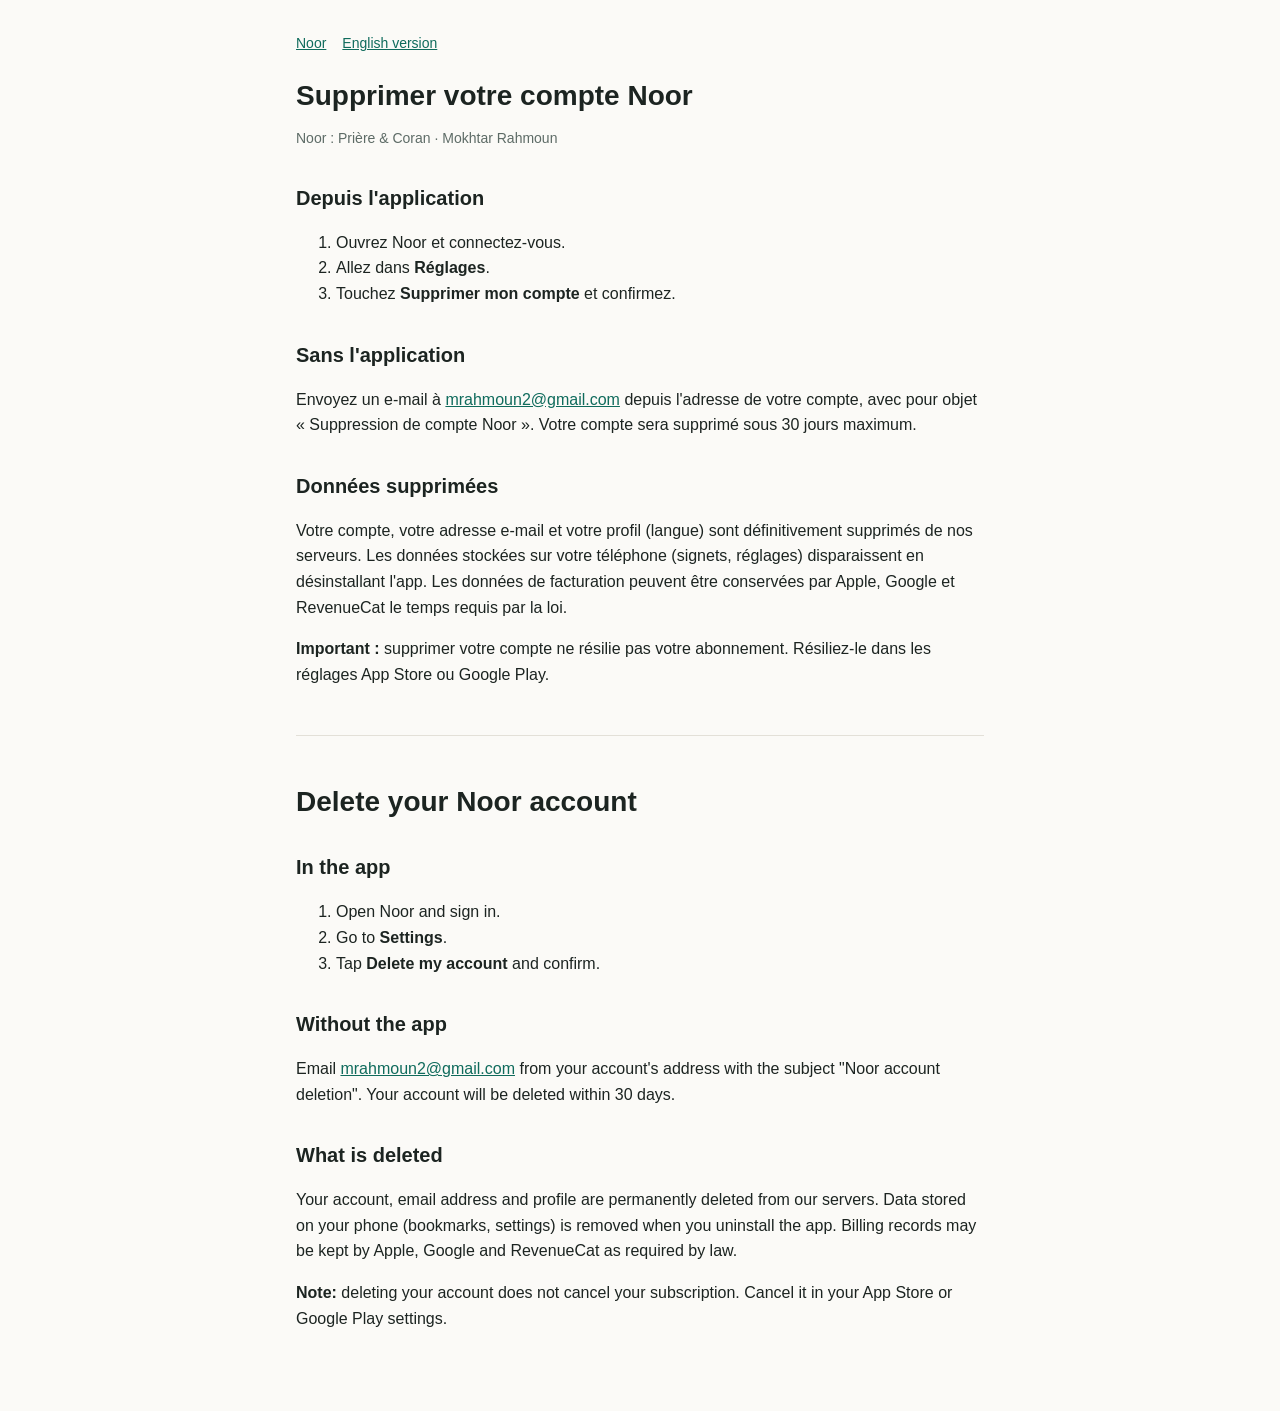
==== delete-account.html @ 78a4a89e "Legal pages for Noor: privacy policy, terms of use, account deletion Co-Authored-By: Claude Opus 5.5" ====
<!doctype html>
<html lang="fr">
<head>
  <meta charset="utf-8">
  <meta name="viewport" content="width=device-width, initial-scale=1">
  <title>Supprimer mon compte</title>
  <link rel="stylesheet" href="style.css">
</head>
<body>
<main>
  <nav><a href="index.html">Noor</a><a href="#en">English version</a></nav>

  <h1>Supprimer votre compte Noor</h1>
  <p class="meta">Noor : Prière &amp; Coran · Mokhtar Rahmoun</p>

  <h2>Depuis l'application</h2>
  <ol>
    <li>Ouvrez Noor et connectez-vous.</li>
    <li>Allez dans <strong>Réglages</strong>.</li>
    <li>Touchez <strong>Supprimer mon compte</strong> et confirmez.</li>
  </ol>

  <h2>Sans l'application</h2>
  <p>Envoyez un e-mail à <a href="mailto:mrahmoun2@gmail.com?subject=Suppression%20de%20compte%20Noor">mrahmoun2@gmail.com</a> depuis l'adresse de votre compte, avec pour objet « Suppression de compte Noor ». Votre compte sera supprimé sous 30 jours maximum.</p>

  <h2>Données supprimées</h2>
  <p>Votre compte, votre adresse e-mail et votre profil (langue) sont définitivement supprimés de nos serveurs. Les données stockées sur votre téléphone (signets, réglages) disparaissent en désinstallant l'app. Les données de facturation peuvent être conservées par Apple, Google et RevenueCat le temps requis par la loi.</p>

  <p><strong>Important :</strong> supprimer votre compte ne résilie pas votre abonnement. Résiliez-le dans les réglages App Store ou Google Play.</p>

  <hr>

  <section id="en" lang="en">
  <h1>Delete your Noor account</h1>
  <h2>In the app</h2>
  <ol>
    <li>Open Noor and sign in.</li>
    <li>Go to <strong>Settings</strong>.</li>
    <li>Tap <strong>Delete my account</strong> and confirm.</li>
  </ol>
  <h2>Without the app</h2>
  <p>Email <a href="mailto:mrahmoun2@gmail.com?subject=Noor%20account%20deletion">mrahmoun2@gmail.com</a> from your account's address with the subject "Noor account deletion". Your account will be deleted within 30 days.</p>
  <h2>What is deleted</h2>
  <p>Your account, email address and profile are permanently deleted from our servers. Data stored on your phone (bookmarks, settings) is removed when you uninstall the app. Billing records may be kept by Apple, Google and RevenueCat as required by law.</p>
  <p><strong>Note:</strong> deleting your account does not cancel your subscription. Cancel it in your App Store or Google Play settings.</p>
  </section>
</main>
</body>
</html>
---- style.css ----
:root {
  --bg: #fbfaf7;
  --text: #1c2421;
  --muted: #5d6b66;
  --primary: #0f6b5c;
  --border: #e3e0d8;
}
@media (prefers-color-scheme: dark) {
  :root {
    --bg: #0f1513;
    --text: #e8ece9;
    --muted: #9aa8a3;
    --primary: #4fbfa8;
    --border: #26302d;
  }
}
* { box-sizing: border-box; }
body {
  margin: 0;
  background: var(--bg);
  color: var(--text);
  font: 16px/1.6 -apple-system, BlinkMacSystemFont, "Segoe UI", Roboto, sans-serif;
}
main { max-width: 720px; margin: 0 auto; padding: 32px 16px 64px; }
h1 { font-size: 28px; line-height: 1.25; margin: 0 0 4px; }
h2 { font-size: 20px; margin: 32px 0 8px; }
h3 { font-size: 16px; margin: 20px 0 4px; }
p, li { color: var(--text); }
.meta { color: var(--muted); font-size: 14px; margin-bottom: 24px; }
a { color: var(--primary); }
nav { display: flex; gap: 16px; flex-wrap: wrap; font-size: 14px; margin-bottom: 24px; }
hr { border: 0; border-top: 1px solid var(--border); margin: 48px 0; }
table { width: 100%; border-collapse: collapse; font-size: 14px; }
th, td { text-align: left; padding: 8px; border-bottom: 1px solid var(--border); vertical-align: top; }
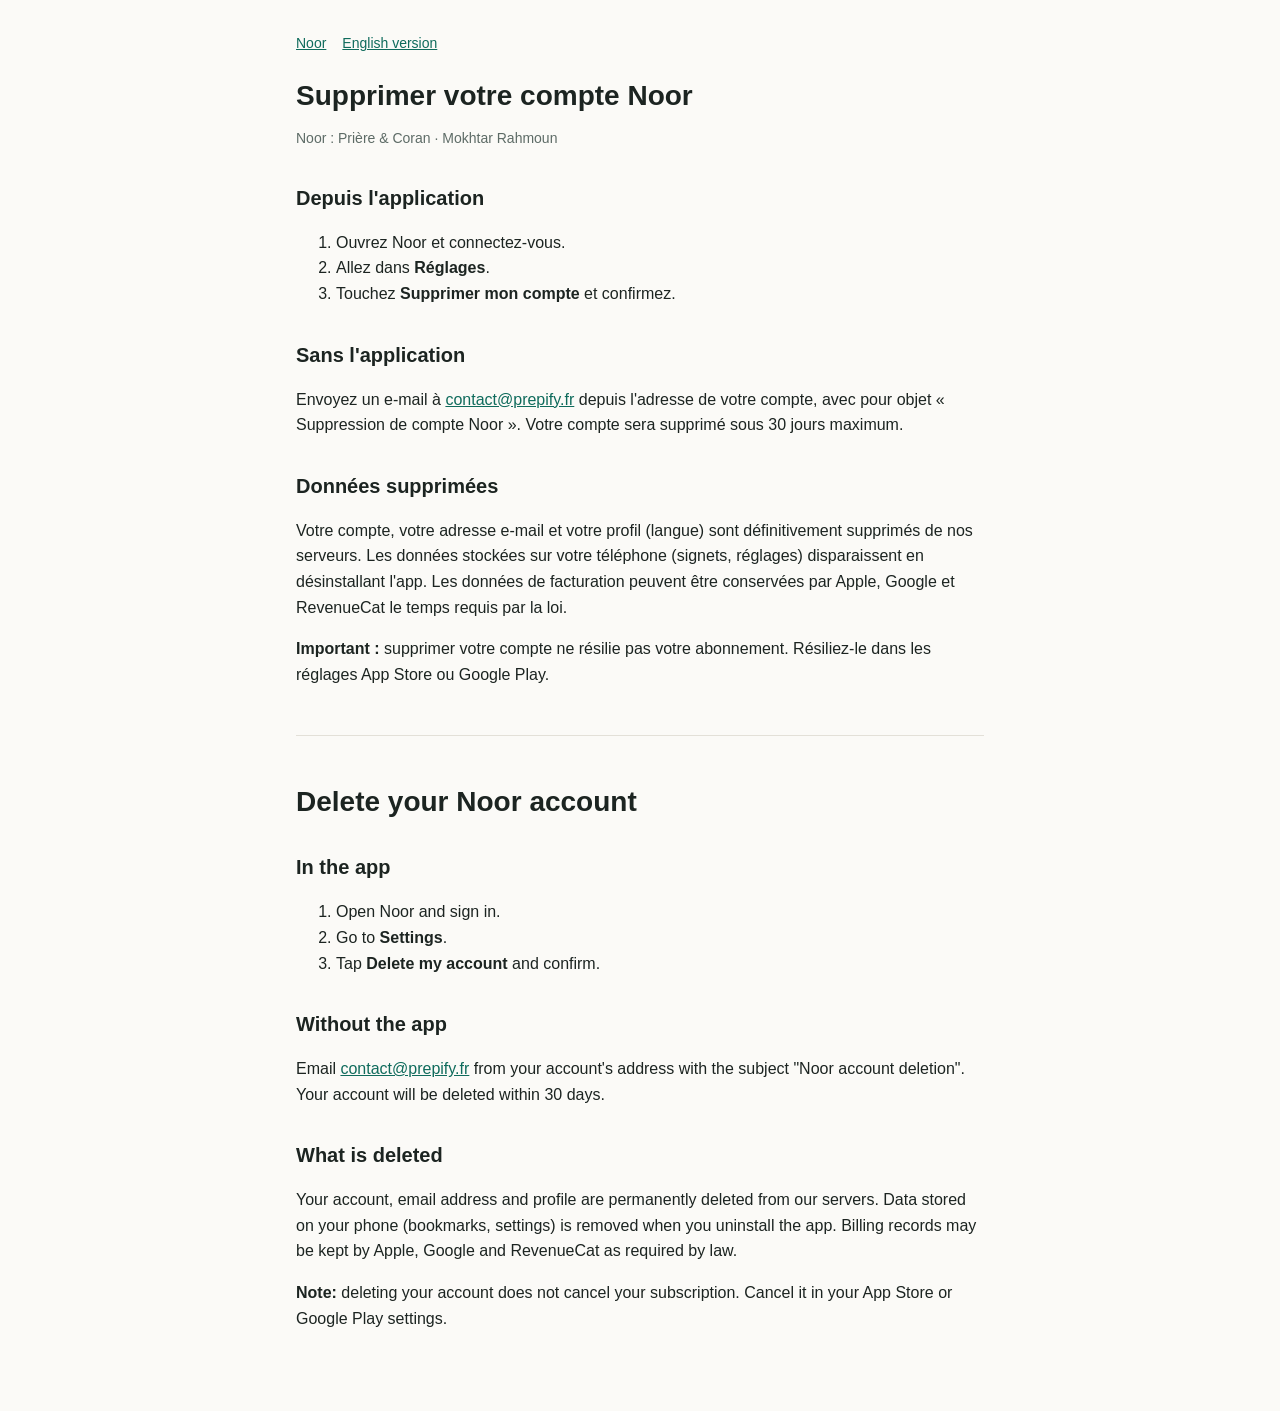
==== commit fe547d3f: "Use contact@prepify.fr as the contact address Co-Authored-By: Claude Opus 5.5 <noreply@anthropic.com" ====
--- a/delete-account.html
+++ b/delete-account.html
@@ -21,7 +21,7 @@
   </ol>
 
   <h2>Sans l'application</h2>
-  <p>Envoyez un e-mail à <a href="mailto:mrahmoun2@gmail.com?subject=Suppression%20de%20compte%20Noor">mrahmoun2@gmail.com</a> depuis l'adresse de votre compte, avec pour objet « Suppression de compte Noor ». Votre compte sera supprimé sous 30 jours maximum.</p>
+  <p>Envoyez un e-mail à <a href="mailto:contact@prepify.fr?subject=Suppression%20de%20compte%20Noor">contact@prepify.fr</a> depuis l'adresse de votre compte, avec pour objet « Suppression de compte Noor ». Votre compte sera supprimé sous 30 jours maximum.</p>
 
   <h2>Données supprimées</h2>
   <p>Votre compte, votre adresse e-mail et votre profil (langue) sont définitivement supprimés de nos serveurs. Les données stockées sur votre téléphone (signets, réglages) disparaissent en désinstallant l'app. Les données de facturation peuvent être conservées par Apple, Google et RevenueCat le temps requis par la loi.</p>
@@ -39,7 +39,7 @@
     <li>Tap <strong>Delete my account</strong> and confirm.</li>
   </ol>
   <h2>Without the app</h2>
-  <p>Email <a href="mailto:mrahmoun2@gmail.com?subject=Noor%20account%20deletion">mrahmoun2@gmail.com</a> from your account's address with the subject "Noor account deletion". Your account will be deleted within 30 days.</p>
+  <p>Email <a href="mailto:contact@prepify.fr?subject=Noor%20account%20deletion">contact@prepify.fr</a> from your account's address with the subject "Noor account deletion". Your account will be deleted within 30 days.</p>
   <h2>What is deleted</h2>
   <p>Your account, email address and profile are permanently deleted from our servers. Data stored on your phone (bookmarks, settings) is removed when you uninstall the app. Billing records may be kept by Apple, Google and RevenueCat as required by law.</p>
   <p><strong>Note:</strong> deleting your account does not cancel your subscription. Cancel it in your App Store or Google Play settings.</p>
